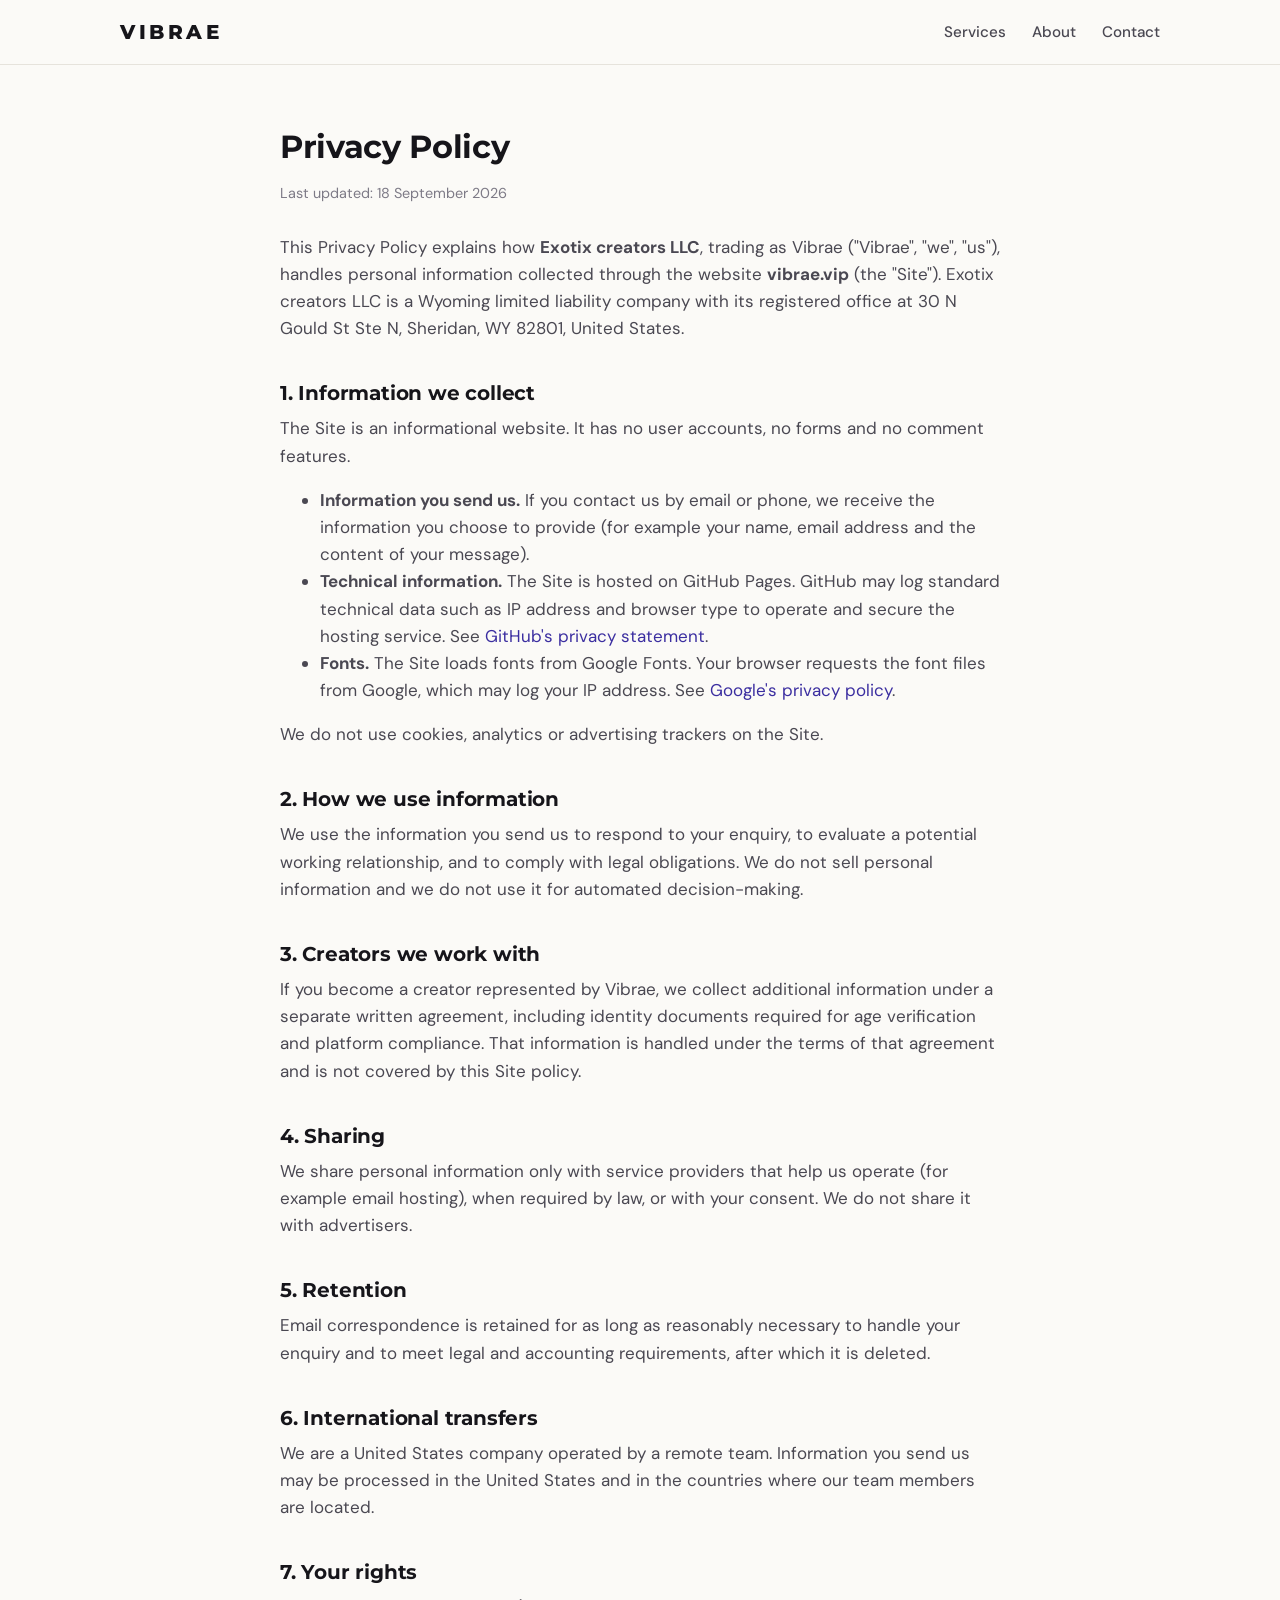
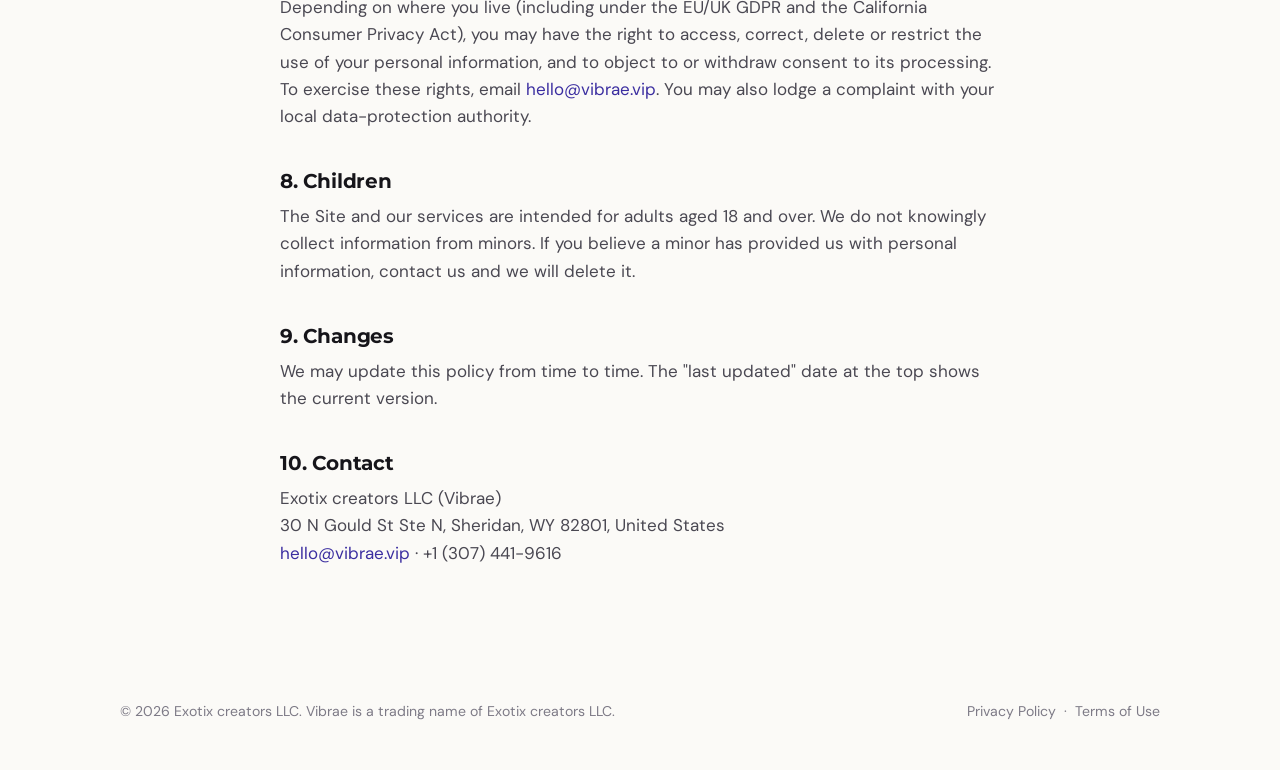
==== privacy.html @ 3a74e774 "Vibrae agency vitrine site Co-Authored-By: Claude Opus 5 (1M context) <noreply@anthropic.com>" ====
<!DOCTYPE html>
<html lang="en">
<head>
  <meta charset="utf-8">
  <meta name="viewport" content="width=device-width, initial-scale=1">
  <title>Privacy Policy — Vibrae</title>
  <meta name="description" content="Privacy Policy for vibrae.vip, operated by Exotix creators LLC.">
  <link rel="canonical" href="https://vibrae.vip/privacy.html">
  <link rel="icon" href="data:image/svg+xml,%3Csvg xmlns='http://www.w3.org/2000/svg' viewBox='0 0 64 64'%3E%3Crect width='64' height='64' rx='14' fill='%233b2ea0'/%3E%3Ctext x='32' y='44' font-family='Arial,Helvetica,sans-serif' font-size='36' font-weight='700' fill='white' text-anchor='middle'%3EV%3C/text%3E%3C/svg%3E">
  <link rel="preconnect" href="https://fonts.googleapis.com">
  <link rel="preconnect" href="https://fonts.gstatic.com" crossorigin>
  <link href="https://fonts.googleapis.com/css2?family=DM+Sans:wght@400;500;600&family=Montserrat:wght@700;800&display=swap" rel="stylesheet">
  <link rel="stylesheet" href="styles.css">
</head>
<body>

<header class="site-header">
  <div class="wrap">
    <a class="brand" href="/">VIBRAE</a>
    <nav class="nav" aria-label="Main">
      <a href="/#services">Services</a>
      <a href="/#about">About</a>
      <a href="/#contact">Contact</a>
    </nav>
  </div>
</header>

<main class="legal">
  <h1>Privacy Policy</h1>
  <p class="meta">Last updated: 18 September 2026</p>

  <p>This Privacy Policy explains how <strong>Exotix creators LLC</strong>, trading as Vibrae ("Vibrae", "we", "us"), handles personal information collected through the website <strong>vibrae.vip</strong> (the "Site"). Exotix creators LLC is a Wyoming limited liability company with its registered office at 30 N Gould St Ste N, Sheridan, WY 82801, United States.</p>

  <h2>1. Information we collect</h2>
  <p>The Site is an informational website. It has no user accounts, no forms and no comment features.</p>
  <ul>
    <li><strong>Information you send us.</strong> If you contact us by email or phone, we receive the information you choose to provide (for example your name, email address and the content of your message).</li>
    <li><strong>Technical information.</strong> The Site is hosted on GitHub Pages. GitHub may log standard technical data such as IP address and browser type to operate and secure the hosting service. See <a href="https://docs.github.com/en/site-policy/privacy-policies/github-general-privacy-statement" rel="noopener">GitHub's privacy statement</a>.</li>
    <li><strong>Fonts.</strong> The Site loads fonts from Google Fonts. Your browser requests the font files from Google, which may log your IP address. See <a href="https://policies.google.com/privacy" rel="noopener">Google's privacy policy</a>.</li>
  </ul>
  <p>We do not use cookies, analytics or advertising trackers on the Site.</p>

  <h2>2. How we use information</h2>
  <p>We use the information you send us to respond to your enquiry, to evaluate a potential working relationship, and to comply with legal obligations. We do not sell personal information and we do not use it for automated decision-making.</p>

  <h2>3. Creators we work with</h2>
  <p>If you become a creator represented by Vibrae, we collect additional information under a separate written agreement, including identity documents required for age verification and platform compliance. That information is handled under the terms of that agreement and is not covered by this Site policy.</p>

  <h2>4. Sharing</h2>
  <p>We share personal information only with service providers that help us operate (for example email hosting), when required by law, or with your consent. We do not share it with advertisers.</p>

  <h2>5. Retention</h2>
  <p>Email correspondence is retained for as long as reasonably necessary to handle your enquiry and to meet legal and accounting requirements, after which it is deleted.</p>

  <h2>6. International transfers</h2>
  <p>We are a United States company operated by a remote team. Information you send us may be processed in the United States and in the countries where our team members are located.</p>

  <h2>7. Your rights</h2>
  <p>Depending on where you live (including under the EU/UK GDPR and the California Consumer Privacy Act), you may have the right to access, correct, delete or restrict the use of your personal information, and to object to or withdraw consent to its processing. To exercise these rights, email <a href="mailto:hello@vibrae.vip">hello@vibrae.vip</a>. You may also lodge a complaint with your local data-protection authority.</p>

  <h2>8. Children</h2>
  <p>The Site and our services are intended for adults aged 18 and over. We do not knowingly collect information from minors. If you believe a minor has provided us with personal information, contact us and we will delete it.</p>

  <h2>9. Changes</h2>
  <p>We may update this policy from time to time. The "last updated" date at the top shows the current version.</p>

  <h2>10. Contact</h2>
  <p>Exotix creators LLC (Vibrae)<br>30 N Gould St Ste N, Sheridan, WY 82801, United States<br><a href="mailto:hello@vibrae.vip">hello@vibrae.vip</a> · +1 (307) 441-9616</p>
</main>

<footer class="site-footer">
  <div class="wrap">
    <div>© 2026 Exotix creators LLC. Vibrae is a trading name of Exotix creators LLC.</div>
    <div><a href="privacy.html">Privacy Policy</a> &nbsp;·&nbsp; <a href="terms.html">Terms of Use</a></div>
  </div>
</footer>

</body>
</html>
---- styles.css ----
:root {
  --bg: #fbfaf7;
  --surface: #ffffff;
  --ink: #16151a;
  --ink-2: #4a4852;
  --ink-3: #7d7a86;
  --line: #e6e3dc;
  --accent: #3b2ea0;
  --accent-ink: #ffffff;
  --accent-soft: #eeebfa;
  --max: 1080px;
  --radius: 14px;
}

* { box-sizing: border-box; }
html { scroll-behavior: smooth; }
body {
  margin: 0;
  font-family: "DM Sans", system-ui, -apple-system, "Segoe UI", sans-serif;
  font-size: 17px;
  line-height: 1.6;
  color: var(--ink);
  background: var(--bg);
  -webkit-font-smoothing: antialiased;
}
h1, h2, h3 {
  font-family: "Montserrat", "DM Sans", system-ui, sans-serif;
  font-weight: 700;
  letter-spacing: -0.01em;
  line-height: 1.15;
  margin: 0 0 0.5em;
}
h1 { font-size: clamp(2.1rem, 5vw, 3.4rem); }
h2 { font-size: clamp(1.5rem, 3vw, 2.1rem); }
h3 { font-size: 1.1rem; }
p { margin: 0 0 1em; }
a { color: var(--accent); text-decoration: none; }
a:hover { text-decoration: underline; }

.wrap { max-width: var(--max); margin: 0 auto; padding: 0 20px; }

/* Header */
.site-header {
  position: sticky; top: 0; z-index: 10;
  background: rgba(251, 250, 247, 0.92);
  backdrop-filter: blur(8px);
  border-bottom: 1px solid var(--line);
}
.site-header .wrap {
  display: flex; align-items: center; justify-content: space-between;
  height: 64px;
}
.brand {
  font-family: "Montserrat", sans-serif;
  font-weight: 800;
  font-size: 1.25rem;
  letter-spacing: 0.18em;
  color: var(--ink);
  text-decoration: none;
}
.brand:hover { text-decoration: none; }
.nav { display: flex; gap: 26px; }
.nav a { color: var(--ink-2); font-size: 0.95rem; font-weight: 500; }
.nav a:hover { color: var(--ink); text-decoration: none; }
@media (max-width: 640px) { .nav { display: none; } }

/* Hero */
.hero { padding: 96px 0 72px; }
.hero .eyebrow {
  display: inline-block;
  font-size: 0.8rem; font-weight: 600; letter-spacing: 0.14em; text-transform: uppercase;
  color: var(--accent); background: var(--accent-soft);
  padding: 6px 12px; border-radius: 999px; margin-bottom: 22px;
}
.hero p.lead { font-size: 1.2rem; color: var(--ink-2); max-width: 640px; margin-bottom: 32px; }
.btn {
  display: inline-block;
  background: var(--accent); color: var(--accent-ink);
  font-weight: 600; padding: 14px 26px; border-radius: 999px;
}
.btn:hover { text-decoration: none; filter: brightness(1.08); }
.btn.ghost { background: transparent; color: var(--ink); border: 1px solid var(--line); margin-left: 10px; }

/* Sections */
section { padding: 72px 0; }
section + section { border-top: 1px solid var(--line); }
.section-intro { max-width: 620px; color: var(--ink-2); margin-bottom: 40px; }

.grid { display: grid; gap: 20px; grid-template-columns: repeat(auto-fit, minmax(260px, 1fr)); }
.card {
  background: var(--surface);
  border: 1px solid var(--line);
  border-radius: var(--radius);
  padding: 26px;
}
.card h3 { margin-bottom: 8px; }
.card p { color: var(--ink-2); margin: 0; font-size: 0.98rem; }
.card .num {
  font-family: "Montserrat", sans-serif; font-weight: 700;
  color: var(--accent); font-size: 0.9rem; letter-spacing: 0.1em; margin-bottom: 10px;
}

.standards {
  background: var(--surface);
  border: 1px solid var(--line);
  border-radius: var(--radius);
  padding: 36px;
}
.standards ul { margin: 0; padding-left: 20px; color: var(--ink-2); }
.standards li { margin-bottom: 10px; }

.about-grid { display: grid; gap: 40px; grid-template-columns: 1.4fr 1fr; align-items: start; }
@media (max-width: 760px) { .about-grid { grid-template-columns: 1fr; } }
.facts { list-style: none; padding: 0; margin: 0; }
.facts li { border-top: 1px solid var(--line); padding: 12px 0; display: flex; justify-content: space-between; gap: 16px; font-size: 0.95rem; }
.facts li:last-child { border-bottom: 1px solid var(--line); }
.facts span:first-child { color: var(--ink-3); }
.facts span:last-child { text-align: right; }

/* Contact */
.contact-box {
  background: var(--ink); color: #fff;
  border-radius: var(--radius); padding: 40px;
  display: grid; gap: 30px; grid-template-columns: 1fr 1fr;
}
@media (max-width: 760px) { .contact-box { grid-template-columns: 1fr; } }
.contact-box h2 { color: #fff; }
.contact-box p { color: #cfcbdd; }
.contact-box a { color: #fff; font-weight: 600; }
.contact-box .lines { font-size: 1.05rem; line-height: 1.9; }

/* Footer */
.site-footer { padding: 36px 0 48px; color: var(--ink-3); font-size: 0.88rem; }
.site-footer .wrap { display: flex; flex-wrap: wrap; gap: 12px 28px; justify-content: space-between; }
.site-footer a { color: var(--ink-3); }

/* Legal pages */
.legal { max-width: 760px; padding: 64px 20px 80px; margin: 0 auto; }
.legal h1 { font-size: 2rem; }
.legal h2 { font-size: 1.25rem; margin-top: 2em; }
.legal p, .legal li { color: var(--ink-2); }
.legal .meta { color: var(--ink-3); font-size: 0.9rem; margin-bottom: 2em; }
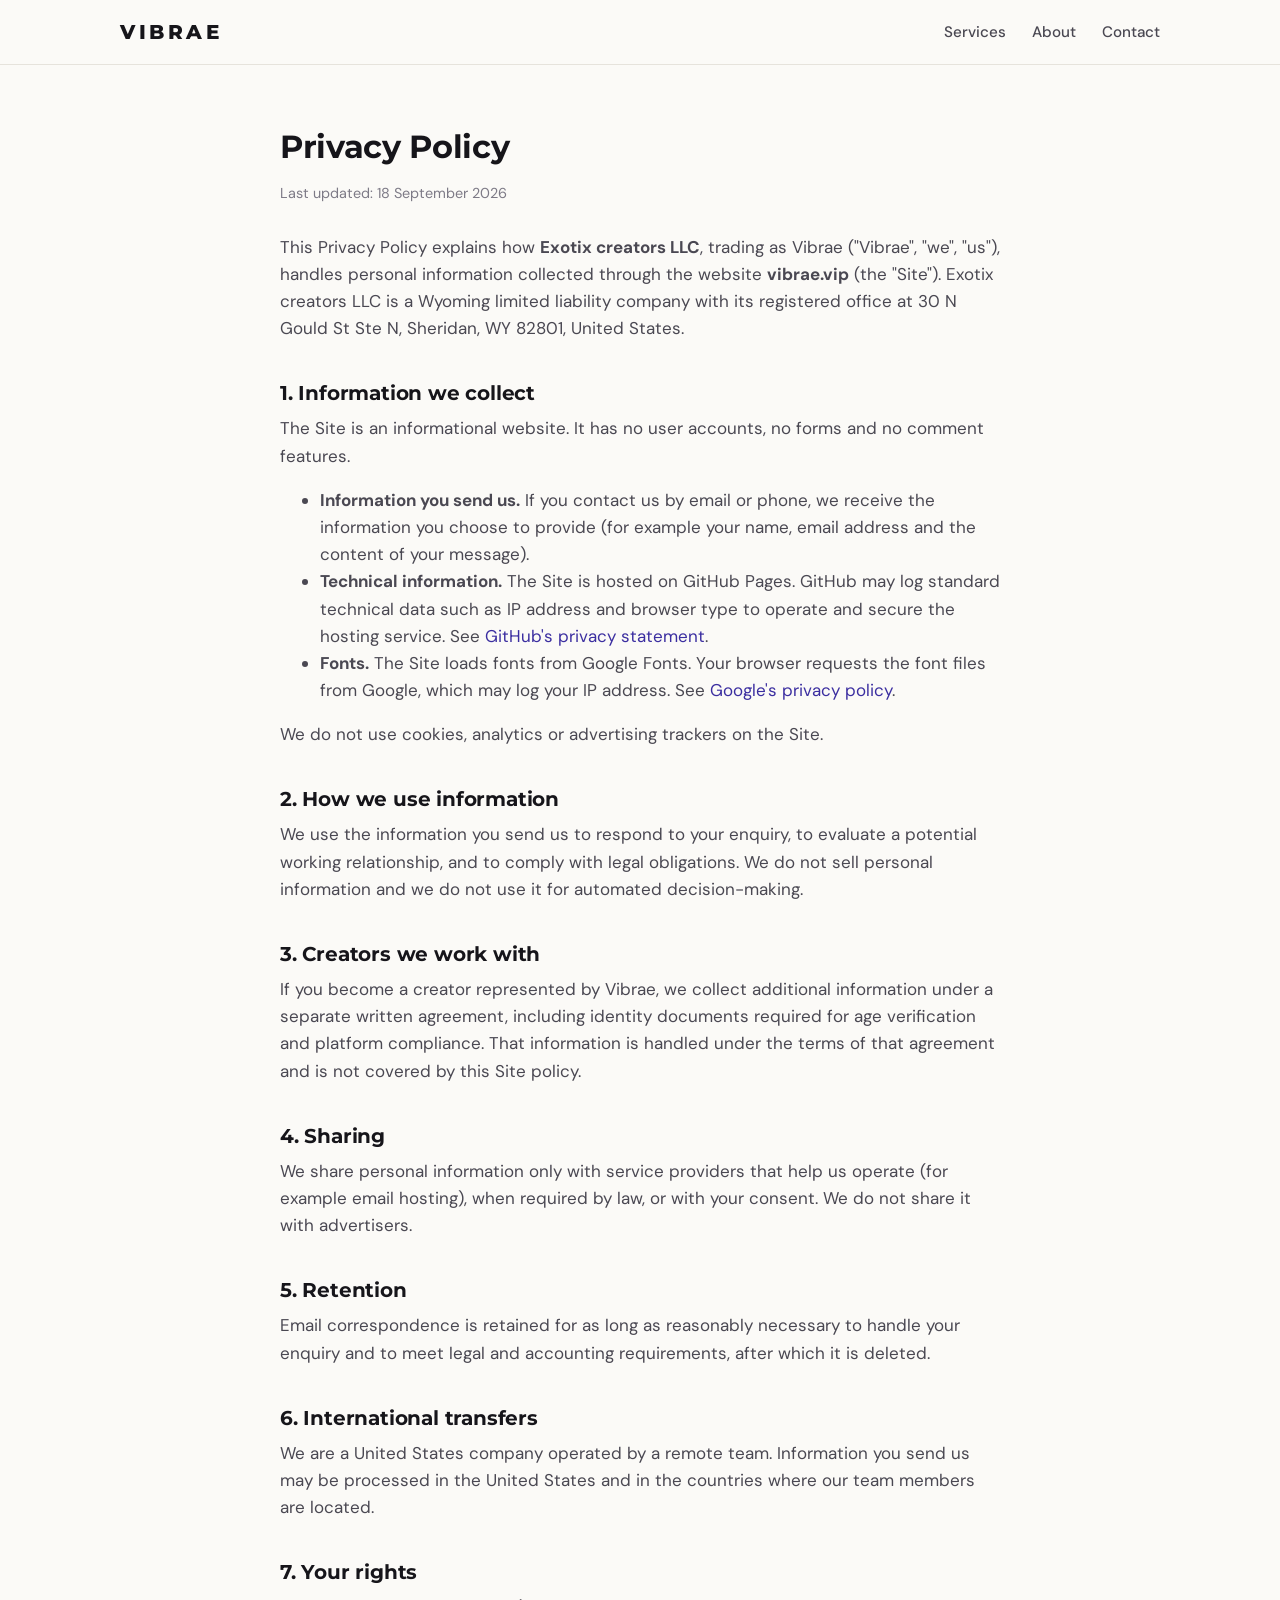
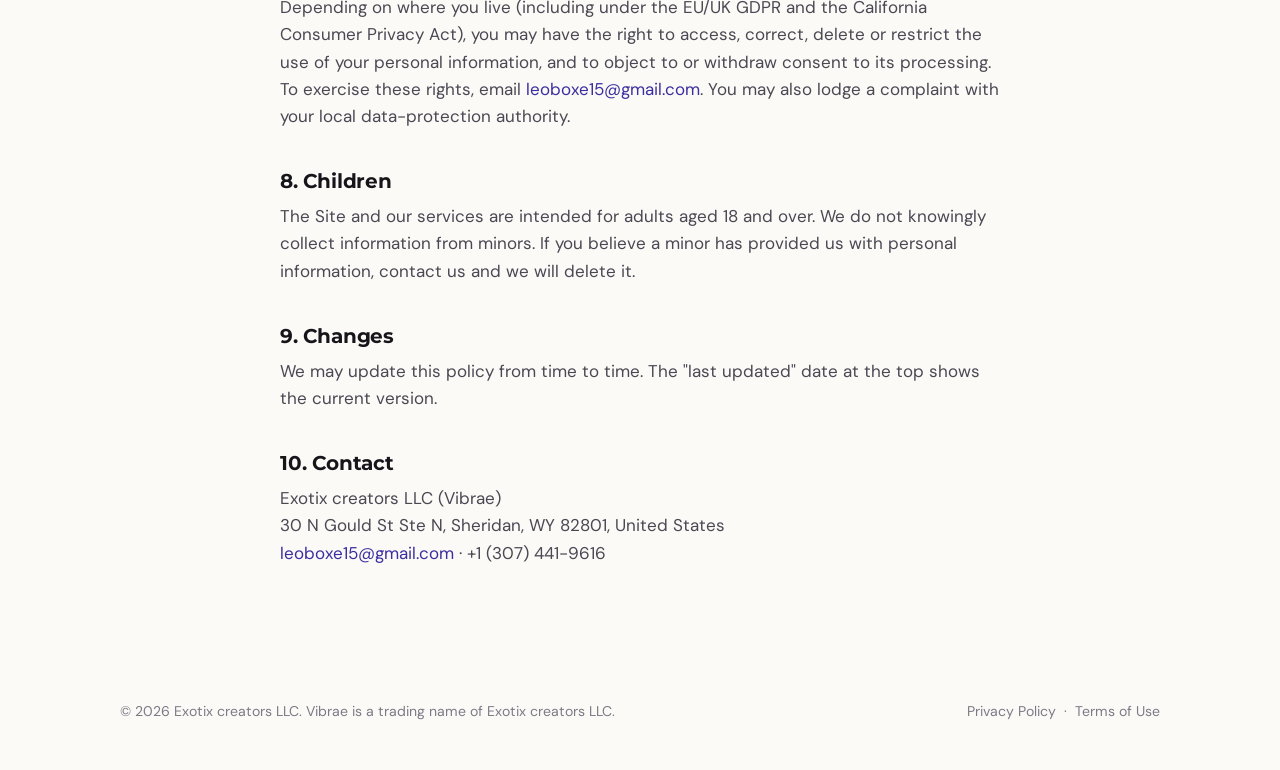
==== commit 737be6e9: "Use Gmail contact until domain forwarding is live Co-Authored-By: Claude Opus 5 (1M context) <norepl" ====
--- a/privacy.html
+++ b/privacy.html
@@ -56,7 +56,7 @@
   <p>We are a United States company operated by a remote team. Information you send us may be processed in the United States and in the countries where our team members are located.</p>
 
   <h2>7. Your rights</h2>
-  <p>Depending on where you live (including under the EU/UK GDPR and the California Consumer Privacy Act), you may have the right to access, correct, delete or restrict the use of your personal information, and to object to or withdraw consent to its processing. To exercise these rights, email <a href="mailto:hello@vibrae.vip">hello@vibrae.vip</a>. You may also lodge a complaint with your local data-protection authority.</p>
+  <p>Depending on where you live (including under the EU/UK GDPR and the California Consumer Privacy Act), you may have the right to access, correct, delete or restrict the use of your personal information, and to object to or withdraw consent to its processing. To exercise these rights, email <a href="mailto:leoboxe15@gmail.com">leoboxe15@gmail.com</a>. You may also lodge a complaint with your local data-protection authority.</p>
 
   <h2>8. Children</h2>
   <p>The Site and our services are intended for adults aged 18 and over. We do not knowingly collect information from minors. If you believe a minor has provided us with personal information, contact us and we will delete it.</p>
@@ -65,7 +65,7 @@
   <p>We may update this policy from time to time. The "last updated" date at the top shows the current version.</p>
 
   <h2>10. Contact</h2>
-  <p>Exotix creators LLC (Vibrae)<br>30 N Gould St Ste N, Sheridan, WY 82801, United States<br><a href="mailto:hello@vibrae.vip">hello@vibrae.vip</a> · +1 (307) 441-9616</p>
+  <p>Exotix creators LLC (Vibrae)<br>30 N Gould St Ste N, Sheridan, WY 82801, United States<br><a href="mailto:leoboxe15@gmail.com">leoboxe15@gmail.com</a> · +1 (307) 441-9616</p>
 </main>
 
 <footer class="site-footer">
